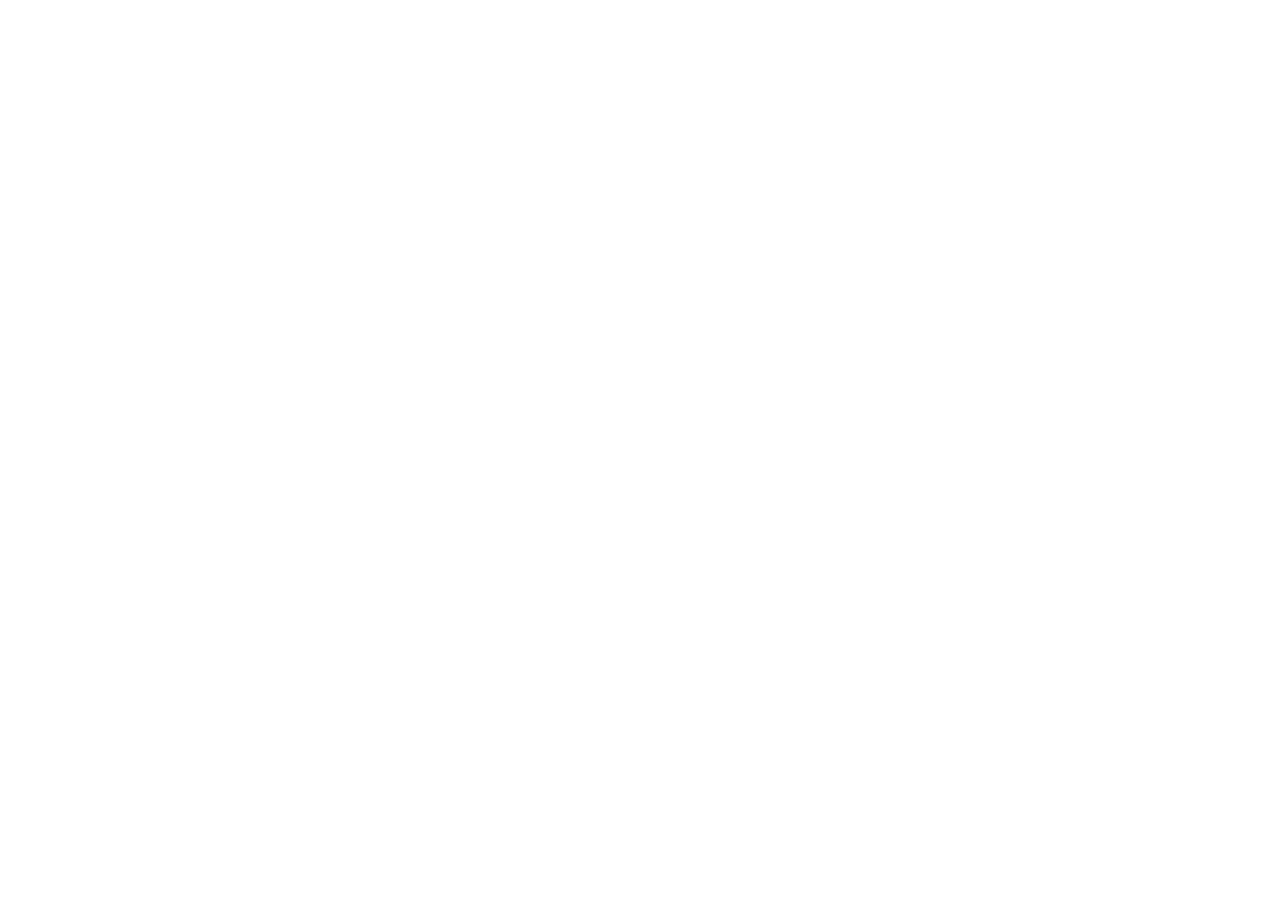
==== shelter/pages/pets/index.html @ 61e468e3 "feat: create working folders and files (Wed, Jun 10, 2026 11:35:13 PM)" ====
<!DOCTYPE html>
<html lang="en">
  <head>
    <meta charset="UTF-8" />
    <meta name="viewport" content="width=device-width, initial-scale=1.0" />
    <link
      rel="shortcut icon"
      href="../../assets/icons/favicon.ico"
      type="image/x-icon"
    />
    <title>Shelter</title>
  </head>
  <body>
    <script src="script.js"></script>
  </body>
</html>
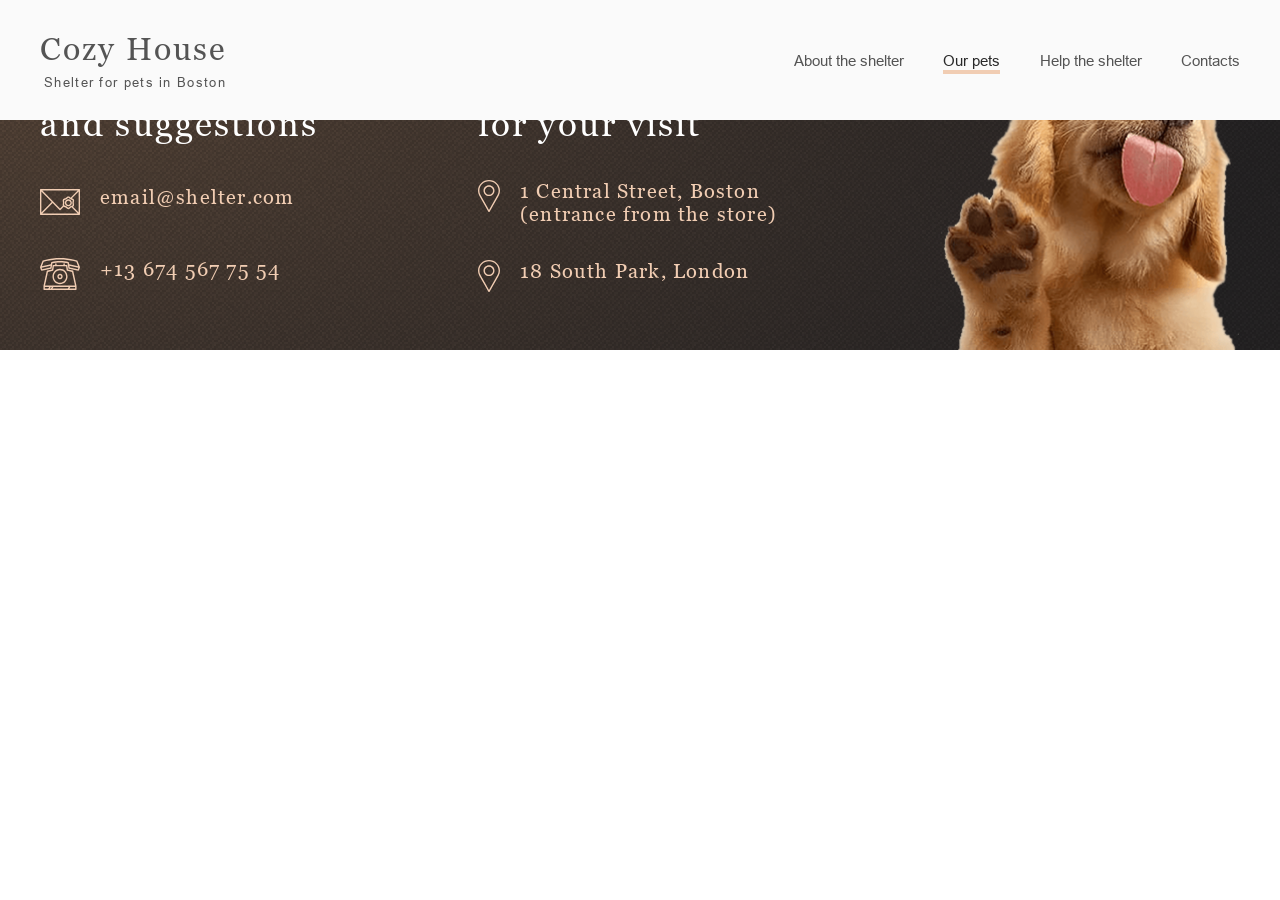
==== commit 3a7f8b21: "feat: create header and footer on the pets page (Sun, Jun 14, 2026 06:58:49 PM)" ====
--- a/shelter/pages/pets/index.html
+++ b/shelter/pages/pets/index.html
@@ -8,9 +8,107 @@
       href="../../assets/icons/favicon.ico"
       type="image/x-icon"
     />
+    <link rel="stylesheet" href="style.css" />
     <title>Shelter</title>
   </head>
   <body>
+    <header class="header container">
+      <div class="header__content">
+        <a class="header__logo" href="../main/index.html">
+          <h1 class="header__title">Cozy House</h1>
+          <div class="header__text">Shelter for pets in Boston</div>
+        </a>
+        <ul class="header__menu menu">
+          <li class="menu__about">
+            <a class="header__link" href="../main/index.html"
+              >About the shelter</a
+            >
+          </li>
+          <li class="menu__pets">
+            <a class="header__link header__link_active" href="#">Our pets</a>
+          </li>
+          <li class="menu__help">
+            <a class="header__link" href="../main/index.html#help"
+              >Help the shelter</a
+            >
+          </li>
+          <li class="menu__contacts">
+            <a class="header__link" href="#contacts">Contacts</a>
+          </li>
+        </ul>
+      </div>
+    </header>
+    <main class="main"></main>
+    <footer class="footer__wrapper container">
+      <div class="footer__content">
+        <div class="footer__contacts-wrapper">
+          <div class="footer__contacts" id="contacts">
+            <div class="footer__title footer__title_contacts">
+              For questions and suggestions
+            </div>
+            <div class="footer__info footer__info_contacts">
+              <a class="footer__address" href="mailto:email@shelter.com">
+                <img
+                  class="footer__icon"
+                  src="../../assets/icons/icon-email.svg"
+                  alt="email"
+                />
+                <span>email@shelter.com</span></a
+              >
+            </div>
+            <div class="footer__info footer__info_contacts">
+              <a class="footer__address" href="tel:+136745677554">
+                <img
+                  class="footer__icon"
+                  src="../../assets/icons/icon-phone.svg"
+                  alt="phone"
+                />
+                +13 674 567 75 54</a
+              >
+            </div>
+          </div>
+          <div class="footer__location">
+            <div class="footer__title footer__title_location">
+              We are waiting for your visit
+            </div>
+            <div class="footer__info footer__info_location">
+              <a
+                class="footer__address"
+                href="https://www.google.by/maps/place/1+Central+St,+Boston,+MA+02109,+%D0%A1%D0%A8%D0%90/@42.3585519,-71.0569204,17z/data=!3m1!4b1!4m5!3m4!1s0x89e370868bc2ce7b:0x82fa7db94f5fea9e!8m2!3d42.3585519!4d-71.0547263/"
+                target="_blank"
+                ><div>
+                  <img
+                    class="footer__icon"
+                    src="../../assets/icons/icon-marker.svg"
+                    alt="map"
+                  />
+                  <p>1 Central Street, Boston (entrance from the store)</p>
+                </div></a
+              >
+            </div>
+            <div class="footer__info">
+              <a
+                class="footer__address"
+                href="https://www.google.by/maps/place/%D0%9F%D0%B0%D1%80%D0%BA+%D0%AE%D0%B3/@51.4609685,-0.3886554,10z/data=!4m9!1m2!2m1!1s18+South+Park,+London+!3m5!1s0x48760f79376fa0e3:0x202ac3af5c1ea4ec!8m2!3d51.4691953!4d-0.1941945!15sChUxOCBTb3V0aCBQYXJrLCBMb25kb26SAQRwYXJr"
+                target="_blank"
+              >
+                <img
+                  class="footer__icon"
+                  src="../../assets/icons/icon-marker.svg"
+                  alt="map"
+                />
+                18 South Park, London
+              </a>
+            </div>
+          </div>
+        </div>
+        <img
+          class="footer__img"
+          src="../../assets/images/footer-puppy.png"
+          alt="puppy"
+        />
+      </div>
+    </footer>
     <script src="script.js"></script>
   </body>
 </html>
--- a/shelter/pages/pets/style.css
+++ b/shelter/pages/pets/style.css
@@ -0,0 +1,213 @@
+@font-face {
+  font-family: 'georgia-regular';
+  src: url(../../assets/fonts/fonts/georgia/georgia-regular.ttf);
+}
+
+@font-face {
+  font-family: 'georgia-bold';
+  src: url(../../assets/fonts/fonts/georgia/georgia-bold.ttf);
+}
+
+@font-face {
+  font-family: 'arial-regular';
+  src: url(../../assets/fonts/fonts/arial/arial-regular.ttf);
+}
+
+@font-face {
+  font-family: 'arial-bold';
+  src: url(../../assets/fonts/fonts/arial/arial-bold.ttf);
+}
+
+@font-face {
+  font-family: 'arial-italic';
+  src: url(../../assets/fonts/fonts/arial/arial-italic.ttf);
+}
+:root {
+	--color-light-xl: #fff;
+	--color-light-l: #f6f6f6;
+	--color-light-s: #fafafa;
+	--color-dark-s: #cdcdcd;
+	--color-dark-m: #b2b2b2;
+	--color-dark-l: #545454;
+	--color-dark-xl: #4c4c4c;
+	--color-dark-2xl: #444;
+	--color-dark-3xl: #292929;
+	--color-primary: #f1cdb3;
+	--color-primary-light: #fddcc4;
+	--start-screen-gradient-background: #211f20;
+	--footer-gradient-background: #211f20;
+}
+html {
+  scroll-behavior: smooth;
+}
+*{
+  box-sizing: border-box;
+}
+body{
+  display: flex;
+  flex-direction: column;
+  justify-content: space-between;
+  padding: 0;
+  margin: 0;
+  color: var(--color-dark-l);
+}
+a{
+  text-decoration: none;
+}
+li{
+  list-style-type: none;
+}
+.container{
+  max-width: 1280px;
+  margin: 0 auto;
+  padding: 0 40px;
+  display: flex;
+  flex-direction: row;
+}
+.header{
+  width: 100%;
+  height: 120px;
+  background-color: var(--color-light-s);
+  position: fixed;
+  left: 50%;
+  top: 0;
+  transform: translate(-50%, 0);
+}
+.header__content {
+  width: 100%;
+  height: 60px;
+  margin: 30px 0 30px 0;
+  display: flex;
+  flex-direction: row;
+  justify-content: space-between;
+}
+.header__logo {
+  width: 20%;
+  margin-top: 1px;
+  display: flex;
+  flex-direction: column;
+  justify-content: space-between;
+}
+.header__title {
+  font-family: 'georgia-regular';
+  font-weight: 100;
+  font-size: 32px;
+  color: var(--color-dark-l);
+  line-height: 35px;
+  margin-top: 0;
+  margin-bottom: 0;
+  letter-spacing: 2px;
+}
+.header__text {
+  margin-left: 4px;
+  font-family: 'arial-regular';
+  font-size: 13px;
+  letter-spacing: 0.1em;
+  color: var(--color-dark-l);
+}
+.header__menu {
+  display: flex;
+  flex-direction: row;
+  justify-content: space-between;
+  align-items: center;
+  width: 40.5%;
+  margin-left: auto;
+}
+.header__link {
+  font-family: 'arial-regular';
+  font-size: 15px;
+  line-height: 19px;
+  color: var(--color-dark-l);
+  position: relative;
+  cursor: pointer;
+}
+.header__link:hover {
+  color: var(--color-dark-3xl)
+}
+.header__link::after {
+  display: block;
+  position: absolute;
+  left: 0;
+  bottom: -5px;
+  width: 0;
+  height: 4px;
+  background-color: var(--color-primary);
+  content: "";
+  transition: width 0.5s;
+}
+.header__link:hover::after {
+  width: 100%;
+  color: var(--color-primary);
+}
+.header__link_active::after {
+  display: block;
+  position: absolute;
+  left: 0;
+  bottom: -5px;
+  width: 100%;
+  height: 4px;
+  background-color: var(--color-primary);
+  content: "";
+}
+.header__link_active {
+  color: var(--color-dark-3xl);
+}
+/* main */
+/* footer */
+/* footer */
+.footer__wrapper {
+  width: 100%;
+  padding-top: 40px;
+  background: url(../../assets/images/noise_transparent@2x.png), radial-gradient(100% 215.42% at 0% 0%, #5B483A 0%, #262425 100%), #211F20;
+  background-position: center 0;
+  background-repeat: repeat, no-repeat;
+}
+.footer__content {
+  width: 100%;
+  display: flex;
+  flex-direction: row;
+  justify-content: space-between;
+}
+.footer__contacts-wrapper {
+  display: flex;
+  flex-direction: row;
+  justify-content: space-between;
+  width: 61.5%;
+  padding-top: 15px;
+}
+.footer__contacts {
+  width: 279px;
+  height: 235px;
+  display: flex;
+  flex-direction: column;
+  justify-content: space-between;
+}
+.footer__location {
+  width: 300px;
+  height: 235px;
+  display: flex;
+  flex-direction: column;
+  justify-content: space-between;
+}
+.footer__title {
+  font-family: 'georgia-regular';
+  font-size: 35px;
+  line-height: 130%;
+  letter-spacing: 0.06em;
+  color: var(--color-light-xl);
+}
+.footer__info {
+  display: flex;
+}
+.footer__address {
+  font-family: 'georgia-regular';
+  font-size: 20px;
+  line-height: 115%;
+  letter-spacing: 0.06em;
+  color: var(--color-primary);
+  padding-top: 14px;
+}
+.footer__icon {
+  padding-right: 20px;
+  float: left;
+}
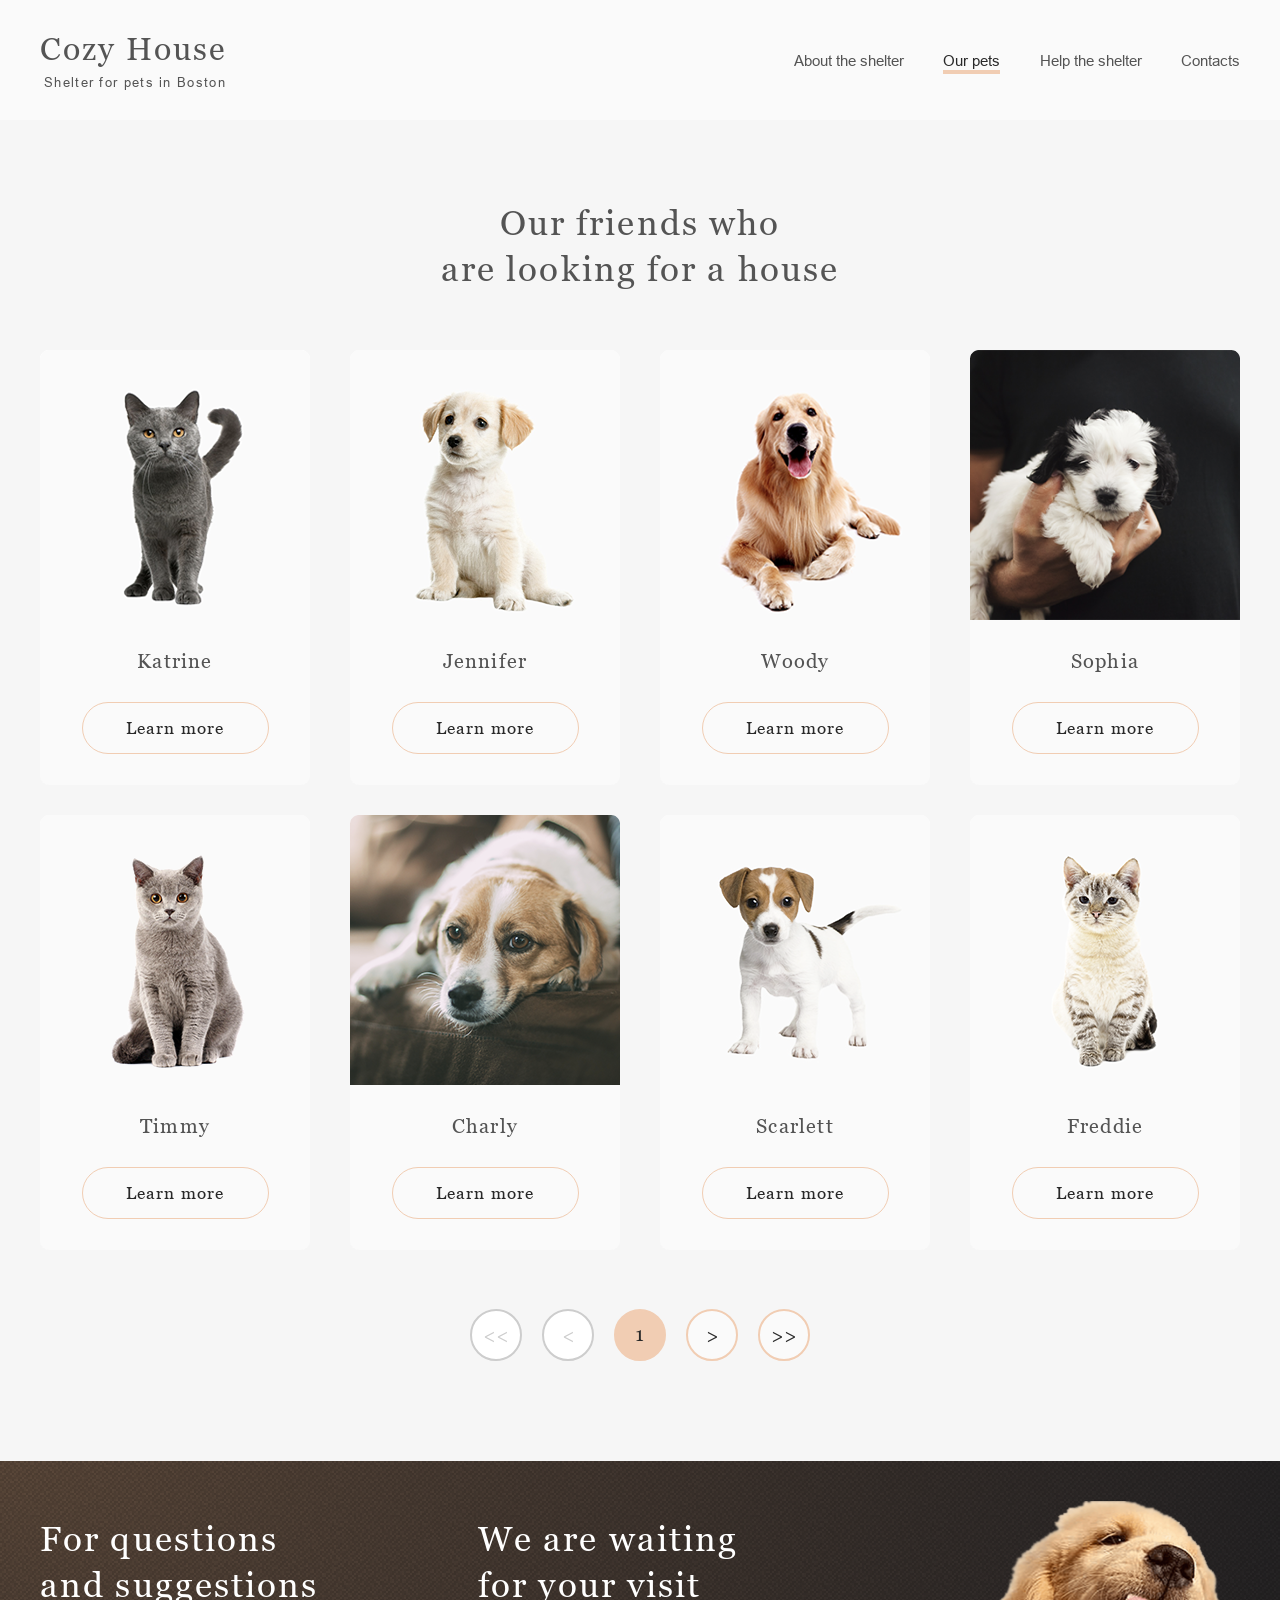
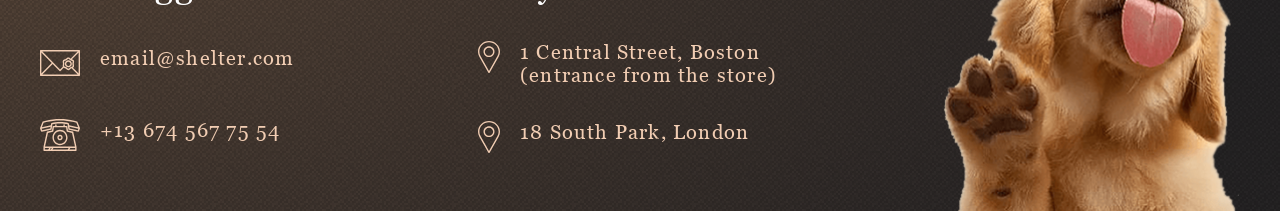
==== commit 6c55a335: "feat: create main on the pets page (Sun, Jun 14, 2026 10:30:44 PM)" ====
--- a/shelter/pages/pets/index.html
+++ b/shelter/pages/pets/index.html
@@ -38,7 +38,63 @@
         </ul>
       </div>
     </header>
-    <main class="main"></main>
+    <main class="main">
+      <section class="pets" id="pets">
+        <div class="pets__wrapper container">
+          <div class="pets__heading">Our friends who <br>are looking for a house</br>
+          </div>
+          <div class="pets__slider">
+            <div class="pets__card">
+              <img class="pats__img" src="../../assets/images/pets-katrine.png" alt="cat katrine"/>
+              <div class="pets__name">Katrine</div>
+              <button class="pets__button-card">Learn more</button>
+            </div>
+            <div class="pets__card">
+              <img class="pets__img" src="../../assets/images/pets-jennifer.png" alt="puppy jennifer"/>
+              <div class="pets__name">Jennifer</div>
+              <button class="pets__button-card">Learn more</button>
+            </div>
+            <div class="pets__card">
+              <img class="pats__img" src="../../assets/images/pets-woody.png" alt="dog woody"/>
+              <div class="pets__name">Woody</div>
+              <button class="pets__button-card">Learn more</button>
+            </div>
+            <div class="pets__card">
+              <img class="pats__img" src="../../assets/images/pets-sofia.png" alt="puppy sofia"/>
+              <div class="pets__name">Sophia</div>
+              <button class="pets__button-card">Learn more</button>
+            </div>
+            <div class="pets__card">
+              <img class="pats__img" src="../../assets/images/pets-timmy.png" alt="cat timmy"/>
+              <div class="pets__name">Timmy</div>
+              <button class="pets__button-card">Learn more</button>
+            </div>
+            <div class="pets__card">
+              <img class="pats__img" src="../../assets/images/pets-charly.png" alt="dog charly"/>
+              <div class="pets__name">Charly</div>
+              <button class="pets__button-card">Learn more</button>
+            </div>
+            <div class="pets__card">
+              <img class="pats__img" src="../../assets/images/pets-scarlet.png" alt="puppy scarlet"/>
+              <div class="pets__name">Scarlett</div>
+              <button class="pets__button-card">Learn more</button>
+            </div>
+            <div class="pets__card">
+              <img class="pats__img" src="../../assets/images/pets-freddie.png" alt="cat freddie"/>
+              <div class="pets__name">Freddie</div>
+              <button class="pets__button-card">Learn more</button>
+            </div>
+          </div>
+          <div class="pets__navigation">
+            <button class="pets__button-arrow pets__button-arrow_disabled">&#60;&#60;</button>
+            <button class="pets__button-arrow pets__button-arrow_disabled">&#60;</button>
+            <button class="pets__button-arrow pets__button-arrow_current-page"></button>
+            <button class="pets__button-arrow pets__button-arrow">&#62;</button>
+            <button class="pets__button-arrow pets__button-arrow">&#62;&#62;</button>
+          </div>
+        </div>
+      </section>
+    </main>
     <footer class="footer__wrapper container">
       <div class="footer__content">
         <div class="footer__contacts-wrapper">
--- a/shelter/pages/pets/style.css
+++ b/shelter/pages/pets/style.css
@@ -153,7 +153,141 @@
   color: var(--color-dark-3xl);
 }
 /* main */
-/* footer */
+.main {
+  padding-top: 120px;
+}
+
+.pets {
+  display: flex;
+}
+
+.pets__wrapper {
+  width: 100%;
+  flex-direction: column;
+  justify-content: space-between;
+  align-items: center;
+  background-color: #F6F6F6;
+  padding: 80px 40px 100px 40px;
+}
+
+.pets__heading {
+  width: 400px;
+  font-family: 'georgia-regular';
+  font-size: 35px;
+  line-height: 130%;
+  letter-spacing: 0.06em;
+  text-align: center;
+}
+
+.pets__slider {
+  width: 100%;
+  padding-top: 59px;
+  display: grid;
+  grid-template-columns: auto auto auto auto;
+  column-gap: 40px;
+  row-gap: 30px;
+}
+
+.pets__card {
+  width: 270px;
+  height: 435px;
+  display: flex;
+  flex-direction: column;
+  justify-content: space-between;
+  align-items: center;
+  background-color: #FAFAFA;
+  border-radius: 9px;
+  padding-bottom: 31px;
+  transition: background-color .3s ease-in-out, box-shadow .3s ease-in-out;
+}
+
+.pets__card:hover {
+  cursor: pointer;
+  box-shadow: 0px 2px 35px 14px rgba(13, 13, 13, 0.04);
+  background-color: #FFFFFF;
+}
+
+.pets__card:hover .pets__button-card {
+  cursor: pointer;
+  background-color: #FDDCC4;
+  border: none;
+  transition: all 0.5s;
+}
+
+.pets__name {
+  font-family: 'georgia-regular';
+  font-size: 20px;
+  letter-spacing: 0.06em;
+}
+
+.pets__button-card {
+  width: 187px;
+  height: 52px;
+  border: 1px solid #F1CDB3;
+  border-radius: 26px;
+  font-family: 'georgia-regular';
+  font-size: 17px;
+  line-height: 120%;
+  letter-spacing: 0.06em;
+  text-align: center;
+  background-color: #FAFAFA;
+  color: #292929;
+  transition: background-color .3s ease-in-out;
+}
+
+.pets__navigation {
+  padding-top: 59px;
+  width: 340px;
+  display: flex;
+  flex-direction: row;
+  justify-content: space-between;
+}
+
+.pets__button-arrow {
+  width: 52px;
+  height: 52px;
+  border: 2px solid #F1CDB3;
+  border-radius: 50%;
+  background-color: #FAFAFA;
+  color: #292929;
+  font-family: 'georgia-regular';
+  font-size: 20px;
+  font-weight: 400;
+  text-align: center;
+  transition: background-color .3s ease-in-out;
+}
+
+.pets__button-arrow:hover {
+  cursor: pointer;
+  background-color: var(--color-primary-light);
+  border: none;
+  border: 1px solid var(--color-primary-light);
+}
+
+.pets__button-arrow_disabled {
+  border: 2px solid var(--color-dark-s);
+  color: var(--color-dark-s);
+  background-color: var(--color-light-xl);
+}
+
+.pets__button-arrow_disabled:hover {
+  cursor: default;
+  background-color: var(--color-light-xl);
+  border: 2px solid var(--color-dark-s);
+
+}
+
+.pets__button-arrow_current-page {
+  background-color: var(--color-primary);
+  background-image: url(../../assets/icons/1.svg);
+  background-position: center;
+  background-repeat: no-repeat;
+}
+
+.pets__button-arrow_current-page:hover {
+  cursor: default;
+  background-color: var(--color-light-xl);
+}
 /* footer */
 .footer__wrapper {
   width: 100%;
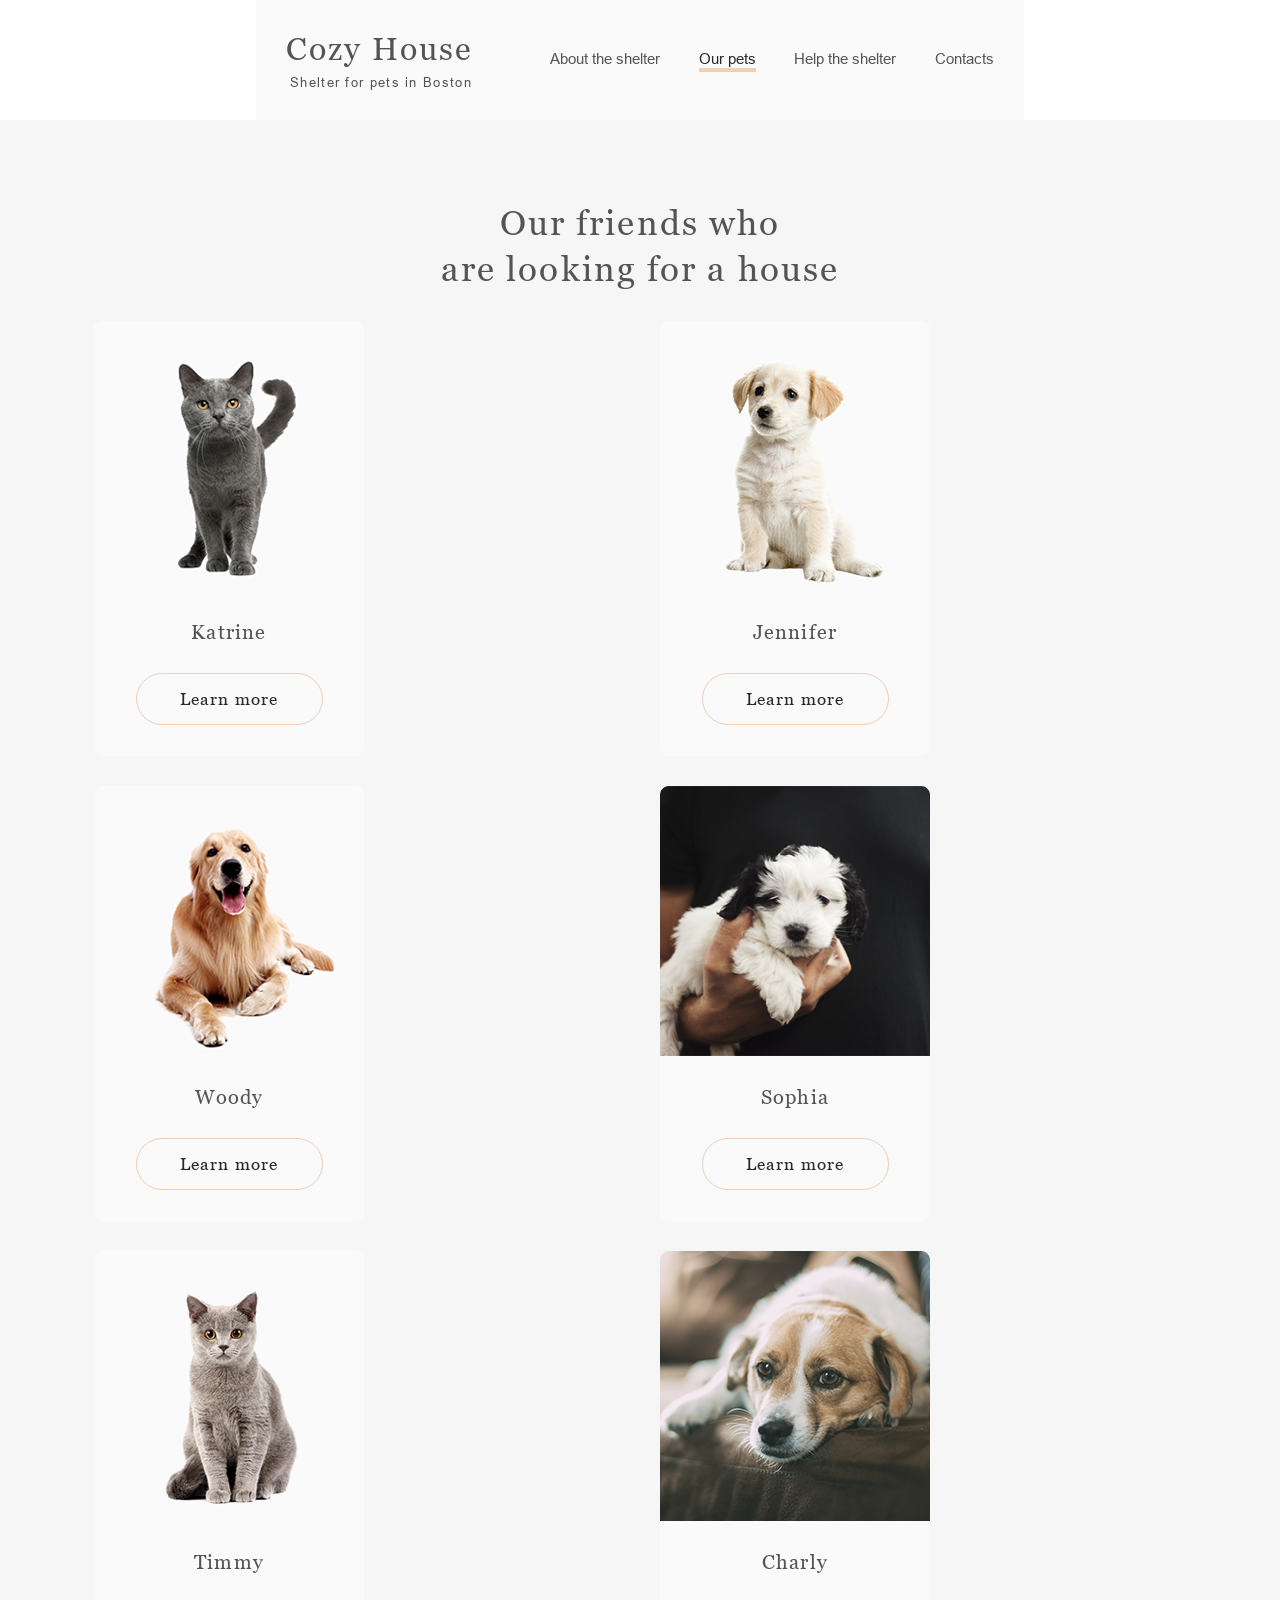
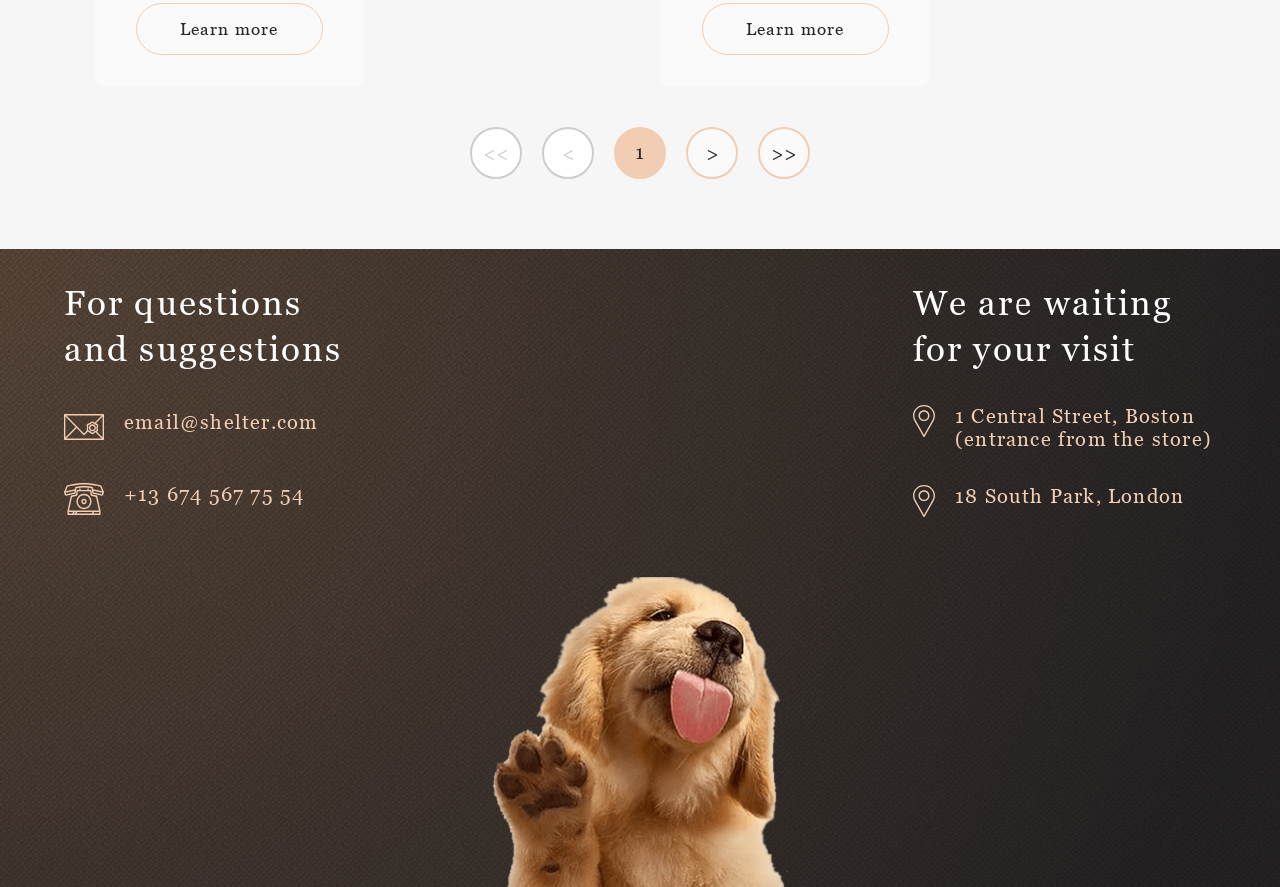
==== commit d2389c60: "feat: implement media queries for pets page (Sun, Jun 21, 2026 04:00:37 PM)" ====
--- a/shelter/pages/pets/index.html
+++ b/shelter/pages/pets/index.html
@@ -18,151 +18,199 @@
           <h1 class="header__title">Cozy House</h1>
           <div class="header__text">Shelter for pets in Boston</div>
         </a>
-        <ul class="header__menu menu">
-          <li class="menu__about">
+        <ul class="header__menu">
+          <li class="header__menu-item">
             <a class="header__link" href="../main/index.html"
               >About the shelter</a
             >
           </li>
-          <li class="menu__pets">
+          <li class="header__menu-item">
             <a class="header__link header__link_active" href="#">Our pets</a>
           </li>
-          <li class="menu__help">
+          <li class="header__menu-item">
             <a class="header__link" href="../main/index.html#help"
               >Help the shelter</a
             >
           </li>
-          <li class="menu__contacts">
+          <li class="header__menu-item">
             <a class="header__link" href="#contacts">Contacts</a>
           </li>
         </ul>
+      </div>
+      <div class="header__burger">
+        <span class="header__burger-line"></span>
+        <span class="header__burger-line"></span>
+        <span class="header__burger-line"></span>
       </div>
     </header>
     <main class="main">
       <section class="pets" id="pets">
         <div class="pets__wrapper container">
-          <div class="pets__heading">Our friends who <br>are looking for a house</br>
-          </div>
+          <h2 class="pets__title">
+            Our friends who <br />are looking for a house
+          </h2>
           <div class="pets__slider">
             <div class="pets__card">
-              <img class="pats__img" src="../../assets/images/pets-katrine.png" alt="cat katrine"/>
+              <img
+                class="pats__img"
+                src="../../assets/images/pets-katrine.png"
+                alt="cat katrine"
+              />
               <div class="pets__name">Katrine</div>
               <button class="pets__button-card">Learn more</button>
             </div>
             <div class="pets__card">
-              <img class="pets__img" src="../../assets/images/pets-jennifer.png" alt="puppy jennifer"/>
+              <img
+                class="pets__img"
+                src="../../assets/images/pets-jennifer.png"
+                alt="puppy jennifer"
+              />
               <div class="pets__name">Jennifer</div>
               <button class="pets__button-card">Learn more</button>
             </div>
             <div class="pets__card">
-              <img class="pats__img" src="../../assets/images/pets-woody.png" alt="dog woody"/>
+              <img
+                class="pats__img"
+                src="../../assets/images/pets-woody.png"
+                alt="dog woody"
+              />
               <div class="pets__name">Woody</div>
               <button class="pets__button-card">Learn more</button>
             </div>
             <div class="pets__card">
-              <img class="pats__img" src="../../assets/images/pets-sofia.png" alt="puppy sofia"/>
+              <img
+                class="pats__img"
+                src="../../assets/images/pets-sofia.png"
+                alt="puppy sofia"
+              />
               <div class="pets__name">Sophia</div>
               <button class="pets__button-card">Learn more</button>
             </div>
             <div class="pets__card">
-              <img class="pats__img" src="../../assets/images/pets-timmy.png" alt="cat timmy"/>
+              <img
+                class="pats__img"
+                src="../../assets/images/pets-timmy.png"
+                alt="cat timmy"
+              />
               <div class="pets__name">Timmy</div>
               <button class="pets__button-card">Learn more</button>
             </div>
             <div class="pets__card">
-              <img class="pats__img" src="../../assets/images/pets-charly.png" alt="dog charly"/>
+              <img
+                class="pats__img"
+                src="../../assets/images/pets-charly.png"
+                alt="dog charly"
+              />
               <div class="pets__name">Charly</div>
               <button class="pets__button-card">Learn more</button>
             </div>
             <div class="pets__card">
-              <img class="pats__img" src="../../assets/images/pets-scarlet.png" alt="puppy scarlet"/>
+              <img
+                class="pats__img"
+                src="../../assets/images/pets-scarlet.png"
+                alt="puppy scarlet"
+              />
               <div class="pets__name">Scarlett</div>
               <button class="pets__button-card">Learn more</button>
             </div>
             <div class="pets__card">
-              <img class="pats__img" src="../../assets/images/pets-freddie.png" alt="cat freddie"/>
+              <img
+                class="pats__img"
+                src="../../assets/images/pets-freddie.png"
+                alt="cat freddie"
+              />
               <div class="pets__name">Freddie</div>
               <button class="pets__button-card">Learn more</button>
             </div>
           </div>
           <div class="pets__navigation">
-            <button class="pets__button-arrow pets__button-arrow_disabled">&#60;&#60;</button>
-            <button class="pets__button-arrow pets__button-arrow_disabled">&#60;</button>
-            <button class="pets__button-arrow pets__button-arrow_current-page"></button>
+            <button class="pets__button-arrow pets__button-arrow_disabled">
+              &#60;&#60;
+            </button>
+            <button class="pets__button-arrow pets__button-arrow_disabled">
+              &#60;
+            </button>
+            <button
+              class="pets__button-arrow pets__button-arrow_current-page"
+            ></button>
             <button class="pets__button-arrow pets__button-arrow">&#62;</button>
-            <button class="pets__button-arrow pets__button-arrow">&#62;&#62;</button>
+            <button class="pets__button-arrow pets__button-arrow">
+              &#62;&#62;
+            </button>
           </div>
         </div>
       </section>
     </main>
-    <footer class="footer__wrapper container">
-      <div class="footer__content">
-        <div class="footer__contacts-wrapper">
-          <div class="footer__contacts" id="contacts">
-            <div class="footer__title footer__title_contacts">
-              For questions and suggestions
-            </div>
-            <div class="footer__info footer__info_contacts">
-              <a class="footer__address" href="mailto:email@shelter.com">
-                <img
-                  class="footer__icon"
-                  src="../../assets/icons/icon-email.svg"
-                  alt="email"
-                />
-                <span>email@shelter.com</span></a
-              >
-            </div>
-            <div class="footer__info footer__info_contacts">
-              <a class="footer__address" href="tel:+136745677554">
-                <img
-                  class="footer__icon"
-                  src="../../assets/icons/icon-phone.svg"
-                  alt="phone"
-                />
-                +13 674 567 75 54</a
-              >
-            </div>
-          </div>
-          <div class="footer__location">
-            <div class="footer__title footer__title_location">
-              We are waiting for your visit
-            </div>
-            <div class="footer__info footer__info_location">
-              <a
-                class="footer__address"
-                href="https://www.google.by/maps/place/1+Central+St,+Boston,+MA+02109,+%D0%A1%D0%A8%D0%90/@42.3585519,-71.0569204,17z/data=!3m1!4b1!4m5!3m4!1s0x89e370868bc2ce7b:0x82fa7db94f5fea9e!8m2!3d42.3585519!4d-71.0547263/"
-                target="_blank"
-                ><div>
+    <footer class="footer">
+      <div class="footer__wrapper container">
+        <div class="footer__content">
+          <div class="footer__contacts-wrapper">
+            <div class="footer__contacts" id="contacts">
+              <div class="footer__title footer__title_contacts">
+                For questions and suggestions
+              </div>
+              <div class="footer__info footer__info_contacts">
+                <a class="footer__address" href="mailto:email@shelter.com">
+                  <img
+                    class="footer__icon"
+                    src="../../assets/icons/icon-email.svg"
+                    alt="email"
+                  />
+                  <span>email@shelter.com</span></a
+                >
+              </div>
+              <div class="footer__info footer__info_contacts">
+                <a class="footer__address" href="tel:+136745677554">
+                  <img
+                    class="footer__icon"
+                    src="../../assets/icons/icon-phone.svg"
+                    alt="phone"
+                  />
+                  +13 674 567 75 54</a
+                >
+              </div>
+            </div>
+            <div class="footer__location">
+              <div class="footer__title footer__title_location">
+                We are waiting for your visit
+              </div>
+              <div class="footer__info footer__info_location">
+                <a
+                  class="footer__address"
+                  href="https://www.google.by/maps/place/1+Central+St,+Boston,+MA+02109,+%D0%A1%D0%A8%D0%90/@42.3585519,-71.0569204,17z/data=!3m1!4b1!4m5!3m4!1s0x89e370868bc2ce7b:0x82fa7db94f5fea9e!8m2!3d42.3585519!4d-71.0547263/"
+                  target="_blank"
+                  ><div>
+                    <img
+                      class="footer__icon"
+                      src="../../assets/icons/icon-marker.svg"
+                      alt="map"
+                    />
+                    <p>1 Central Street, Boston (entrance from the store)</p>
+                  </div></a
+                >
+              </div>
+              <div class="footer__info">
+                <a
+                  class="footer__address"
+                  href="https://www.google.by/maps/place/%D0%9F%D0%B0%D1%80%D0%BA+%D0%AE%D0%B3/@51.4609685,-0.3886554,10z/data=!4m9!1m2!2m1!1s18+South+Park,+London+!3m5!1s0x48760f79376fa0e3:0x202ac3af5c1ea4ec!8m2!3d51.4691953!4d-0.1941945!15sChUxOCBTb3V0aCBQYXJrLCBMb25kb26SAQRwYXJr"
+                  target="_blank"
+                >
                   <img
                     class="footer__icon"
                     src="../../assets/icons/icon-marker.svg"
                     alt="map"
                   />
-                  <p>1 Central Street, Boston (entrance from the store)</p>
-                </div></a
-              >
-            </div>
-            <div class="footer__info">
-              <a
-                class="footer__address"
-                href="https://www.google.by/maps/place/%D0%9F%D0%B0%D1%80%D0%BA+%D0%AE%D0%B3/@51.4609685,-0.3886554,10z/data=!4m9!1m2!2m1!1s18+South+Park,+London+!3m5!1s0x48760f79376fa0e3:0x202ac3af5c1ea4ec!8m2!3d51.4691953!4d-0.1941945!15sChUxOCBTb3V0aCBQYXJrLCBMb25kb26SAQRwYXJr"
-                target="_blank"
-              >
-                <img
-                  class="footer__icon"
-                  src="../../assets/icons/icon-marker.svg"
-                  alt="map"
-                />
-                18 South Park, London
-              </a>
+                  18 South Park, London
+                </a>
+              </div>
             </div>
           </div>
+          <img
+            class="footer__image"
+            src="../../assets/images/footer-puppy.png"
+            alt="puppy"
+          />
         </div>
-        <img
-          class="footer__img"
-          src="../../assets/images/footer-puppy.png"
-          alt="puppy"
-        />
       </div>
     </footer>
     <script src="script.js"></script>
--- a/shelter/pages/pets/style.css
+++ b/shelter/pages/pets/style.css
@@ -57,6 +57,15 @@
 li{
   list-style-type: none;
 }
+h2, h3, h4, h5, h6 {
+  display: block;
+  margin: 0;
+  padding: 0;
+  font-size: 1rem;        
+  font-weight: 400;
+  line-height: normal;
+  font-family: inherit;
+}
 .container{
   max-width: 1280px;
   margin: 0 auto;
@@ -64,11 +73,24 @@
   display: flex;
   flex-direction: row;
 }
+@media (max-width: 1280px) {
+  .container {
+    max-width: 768px;
+    padding: 0 30px;
+  }
+}
+@media (max-width: 768px) {
+  .container {
+    max-width: 320px;
+    padding: 0 10px;
+    align-items:center;
+  }
+}
 .header{
   width: 100%;
   height: 120px;
   background-color: var(--color-light-s);
-  position: fixed;
+  position: absolute;
   left: 50%;
   top: 0;
   transform: translate(-50%, 0);
@@ -151,26 +173,66 @@
 }
 .header__link_active {
   color: var(--color-dark-3xl);
+  pointer-events: none;
+}
+@media (max-width: 1280px) {
+  .header__logo {
+    width: 38%;
+  }
+  .header__menu{
+    width: 81%;
+    padding-bottom: 4px;
+  }
+}
+@media (max-width: 768px) {
+  .header__wrapper {
+    width: 100%;
+  }
+  .header__content {
+    width: 86%;
+  }
+  .header__menu {
+    display: none;
+  }
+  .header__logo {
+    width: 74%;
+  }
+}
+.header__burger {
+  width: 30px;
+  height: 22px;
+  display: flex;
+  flex-direction: column;
+  justify-content: space-between;
+  margin-top: 19px;
+  z-index: 1;
+}
+.header__burger-line {
+  width: 100%;
+  height: 2px;
+  background-color: var(--color-dark-l);
+}
+@media (min-width: 768px) {
+  .header__burger {
+    display: none;
+  }
 }
 /* main */
 .main {
   padding-top: 120px;
 }
-
 .pets {
-  display: flex;
-}
-
+  width: 100%;
+  background-color: var(--color-light-l);
+}
 .pets__wrapper {
-  width: 100%;
+  max-width: 1280px;
   flex-direction: column;
   justify-content: space-between;
   align-items: center;
-  background-color: #F6F6F6;
   padding: 80px 40px 100px 40px;
 }
-
-.pets__heading {
+.pets__title {
   width: 400px;
   font-family: 'georgia-regular';
   font-size: 35px;
@@ -178,7 +240,6 @@
   letter-spacing: 0.06em;
   text-align: center;
 }
-
 .pets__slider {
   width: 100%;
   padding-top: 59px;
@@ -187,7 +248,6 @@
   column-gap: 40px;
   row-gap: 30px;
 }
-
 .pets__card {
   width: 270px;
   height: 435px;
@@ -195,46 +255,41 @@
   flex-direction: column;
   justify-content: space-between;
   align-items: center;
-  background-color: #FAFAFA;
+  background-color: var(--color-light-s);
   border-radius: 9px;
   padding-bottom: 31px;
   transition: background-color .3s ease-in-out, box-shadow .3s ease-in-out;
 }
-
 .pets__card:hover {
   cursor: pointer;
   box-shadow: 0px 2px 35px 14px rgba(13, 13, 13, 0.04);
-  background-color: #FFFFFF;
-}
-
+  background-color: var(--color-light-xl);
+}
 .pets__card:hover .pets__button-card {
   cursor: pointer;
-  background-color: #FDDCC4;
+  background-color: var(--color-primary-light);
   border: none;
   transition: all 0.5s;
 }
-
 .pets__name {
   font-family: 'georgia-regular';
   font-size: 20px;
   letter-spacing: 0.06em;
 }
-
 .pets__button-card {
   width: 187px;
   height: 52px;
-  border: 1px solid #F1CDB3;
+  border: 1px solid var(--color-primary);
   border-radius: 26px;
   font-family: 'georgia-regular';
   font-size: 17px;
   line-height: 120%;
   letter-spacing: 0.06em;
   text-align: center;
-  background-color: #FAFAFA;
-  color: #292929;
+  background-color: var(--color-light-s);
+  color: var(--color-dark-3xl);
   transition: background-color .3s ease-in-out;
 }
-
 .pets__navigation {
   padding-top: 59px;
   width: 340px;
@@ -242,59 +297,96 @@
   flex-direction: row;
   justify-content: space-between;
 }
-
 .pets__button-arrow {
   width: 52px;
   height: 52px;
-  border: 2px solid #F1CDB3;
+  border: 2px solid var(--color-primary);
   border-radius: 50%;
-  background-color: #FAFAFA;
-  color: #292929;
+  background-color: var(--color-light-s);
+  color: var(--color-dark-3xl);
   font-family: 'georgia-regular';
   font-size: 20px;
   font-weight: 400;
   text-align: center;
   transition: background-color .3s ease-in-out;
 }
-
 .pets__button-arrow:hover {
   cursor: pointer;
   background-color: var(--color-primary-light);
   border: none;
   border: 1px solid var(--color-primary-light);
 }
-
 .pets__button-arrow_disabled {
   border: 2px solid var(--color-dark-s);
   color: var(--color-dark-s);
   background-color: var(--color-light-xl);
 }
-
 .pets__button-arrow_disabled:hover {
   cursor: default;
   background-color: var(--color-light-xl);
   border: 2px solid var(--color-dark-s);
 
 }
-
 .pets__button-arrow_current-page {
   background-color: var(--color-primary);
   background-image: url(../../assets/icons/1.svg);
   background-position: center;
   background-repeat: no-repeat;
 }
-
 .pets__button-arrow_current-page:hover {
   cursor: default;
   background-color: var(--color-light-xl);
 }
+@media (max-width: 1280px) {
+  .pets__wrapper {
+    padding: 80px 30px 70px 30px;
+  }
+  .pets__slider {
+    padding: 30px 64px 30px 64px;
+    grid-template-columns: auto auto;
+  }
+  .pets__card:nth-child(7),
+  .pets__card:nth-child(8) {
+    display: none;
+  }
+  .pets__navigation {
+    padding-top: 11px;
+  }
+}
+@media (max-width: 768px) {
+  .pets__wrapper {
+    padding: 42px 10px 42px 10px;
+  }
+  .pets__title {
+    width: 100%;
+    font-size: 25px;
+  }
+  .pets__slider {
+    padding: 42px 15px 42px 15px;
+    grid-template-columns: auto;
+  }
+  .pets__card:nth-child(4),
+  .pets__card:nth-child(5),
+  .pets__card:nth-child(6),
+  .pets__card:nth-child(7),
+  .pets__card:nth-child(8) {
+    display: none;
+  }
+  .pets__navigation {
+    width: 100%;
+    padding-top: 0;
+  }
+}
 /* footer */
-.footer__wrapper {
-  width: 100%;
-  padding-top: 40px;
+.footer{
+  width: 100%;
   background: url(../../assets/images/noise_transparent@2x.png), radial-gradient(100% 215.42% at 0% 0%, #5B483A 0%, #262425 100%), #211F20;
   background-position: center 0;
   background-repeat: repeat, no-repeat;
+}
+.footer__wrapper {
+  max-width: 1280px;
+  padding-top: 40px;
 }
 .footer__content {
   width: 100%;
@@ -344,4 +436,66 @@
 .footer__icon {
   padding-right: 20px;
   float: left;
+}
+@media (max-width: 1280px) {
+  .footer__wrapper {
+    padding-top: 0px;
+  }
+  .footer__content {
+    flex-direction: column;
+    row-gap: 62px;
+    padding: 16px 37px 0 34px;
+  }
+  .footer__contacts-wrapper {
+    width: 100%;
+  }
+  .footer__image {
+    width: 300px;
+    margin: auto;
+  }
+}
+@media (max-width: 768px) {
+  .footer__wrapper {
+    padding: 15px 10px 0 10px;
+  }
+  .footer__content {
+    width: 100%;
+    padding: 0;
+    row-gap: 40px;
+  }
+  .footer__contacts-wrapper {
+    display: flex;
+    flex-direction: column;
+    justify-content: space-between;
+    align-items: center;
+    text-align: center;
+    row-gap: 40px;
+  }
+  .footer__contacts {
+    width: 100%;
+    height: 208px;
+  }
+  .footer__location {
+    width: 100%;
+    height: 222px;
+  }
+  .footer__title {
+    align-items: center;
+    font-size: 25px;
+  }
+  .footer__info_location {
+    text-align: left;
+  }
+  .footer__title_location {
+    padding-left: 12px;
+    padding-right: 12px;
+  }
+  .footer__info_contacts {
+    width: 100%;
+    justify-content: center;
+  }
+  .footer__image {
+    height: 269px;
+    width: 87%;
+  }
 }
